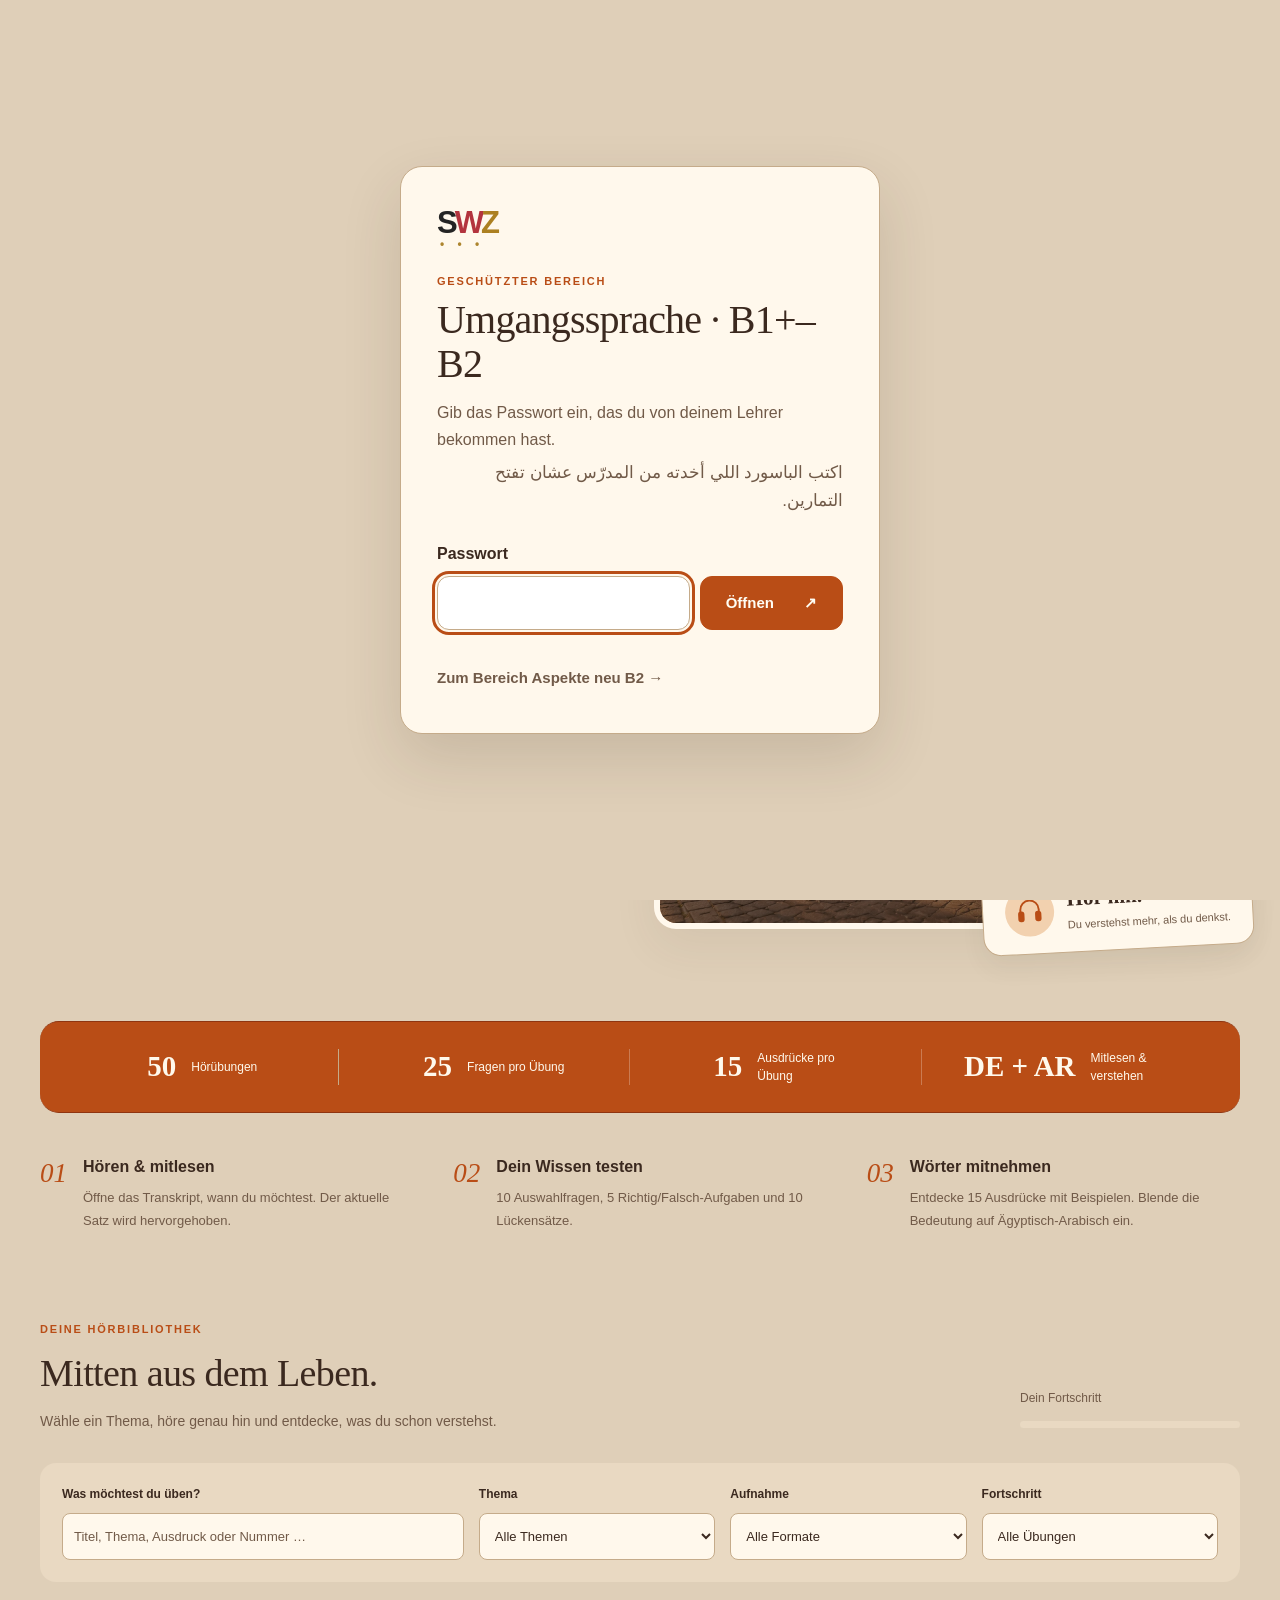
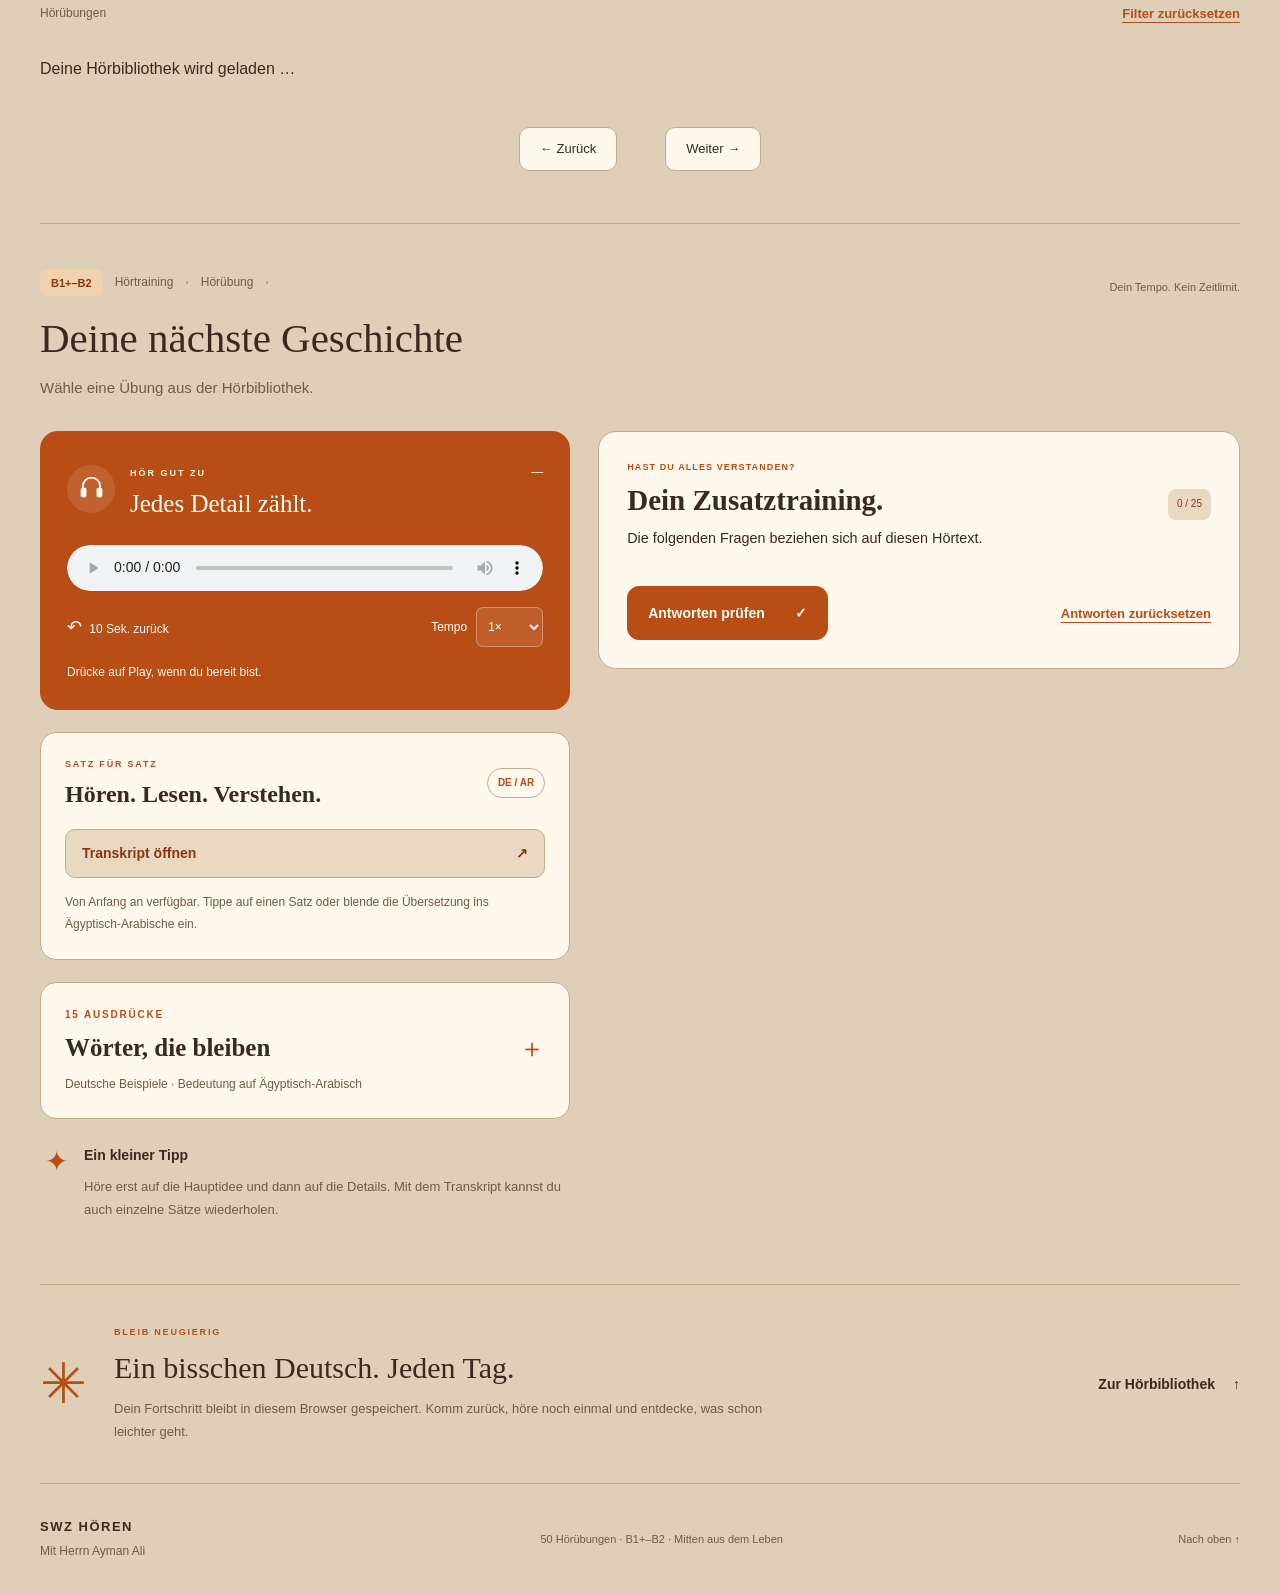
==== umgangssprache/index.html @ 270e0ca1 "Publish encrypted site (2026-11-14 19:29 UTC)" ====
<!doctype html>
<html lang="de" dir="ltr" data-level="B1+–B2" data-lesson-count="50" data-transcript-sync="sentences-v1">
<head>
<meta charset="UTF-8">
<meta name="viewport" content="width=device-width, initial-scale=1">
<meta name="theme-color" content="#dfcfb8">
<meta name="description" content="Umgangssprache · B1+–B2 · Mit Herrn Ayman Ali. 50 Hörübungen mit Satzbegleitung, ägyptisch-arabischer Übersetzung, 15 Ausdrücken, 25 Fragen und PDF pro Aufnahme.">
<title>Umgangssprache · B1+–B2 · Mit Herrn Ayman Ali</title>
<link rel="icon" href="../assets/favicon.svg" type="image/svg+xml">
<link rel="stylesheet" href="../styles.css?v=vault-1">
<script src="../transcript-sync.js?v=aspekte-1" defer></script>
<script src="../vault.js?v=vault-1" defer></script>
<script src="../app.js?v=vault-1" defer></script>
</head>
<body>
<a class="skip-link" href="#learning-panel">Zum Hörtraining</a>
<header class="site-header wrap">
<a class="brand" href="#top" aria-label="SWZ Hören – Startseite"><span class="brand-mark"><b>S</b><b>W</b><b>Z</b><i>• • •</i></span><span class="brand-name">Sprachwerk Zentrum<small>Mit Herrn Ayman Ali</small></span></a>
<nav aria-label="Hauptnavigation"><a href="#courses">Bereiche</a><a href="#library">Hörbibliothek</a><a href="#how-it-works">So geht’s</a></nav>
<div class="book-badge everyday-badge"><span>UMGANGSSPRACHE</span><strong>B1+–B2</strong></div>
</header>
<main id="top">
<section class="course-navigation wrap" id="courses" aria-labelledby="courses-heading">
<div class="course-navigation-heading"><h2 id="courses-heading">Zwei Bereiche. <em>88 Hörübungen.</em></h2><p>Wähle deinen nächsten Hörmoment.</p></div>
<nav class="course-choices" aria-label="Hörbereiche">
<a class="course-choice" href="../"><span class="course-choice-label">LEHRBUCH · 38 ÜBUNGEN</span><strong>Aspekte neu B2</strong><span class="course-choice-description">10 Kapitel &amp; Prüfungstraining</span><span class="course-choice-bottom"><span data-course-progress="B2">Dein Fortschritt</span><span aria-hidden="true">↗</span></span></a>
<a class="course-choice" href="./" aria-current="page"><span class="course-choice-label">ALLTAGSSPRACHE · 50 ÜBUNGEN</span><strong>Umgangssprache <span>· B1+–B2</span></strong><span class="course-choice-description">Geschichten, Gespräche &amp; Sprachnachrichten</span><span class="course-choice-bottom"><span data-course-progress="B1+–B2">Dein Fortschritt</span><span aria-hidden="true">↗</span></span></a>
</nav></section>
<section class="hero wrap" aria-labelledby="hero-heading">
<div class="hero-copy"><p class="eyebrow"><span class="live-dot" aria-hidden="true"></span>UMGANGSSPRACHE · B1+–B2</p><h1 id="hero-heading">So klingt der Alltag.<br><em>Hör dich rein.</em></h1><p class="hero-description">50 Geschichten, Gespräche und Sprachnachrichten voller lebendiger Alltagssprache. Verstehe, was gemeint ist, und finde deine eigenen Worte.</p><div class="hero-actions"><button class="primary-button" id="continue-learning">Jetzt loshören <span aria-hidden="true">↗</span></button><a class="text-link" href="#how-it-works">So übst du <span aria-hidden="true">↓</span></a></div><div class="hero-notes"><span>✓ In deinem Tempo</span><span>✓ Mit Erklärungen</span><span>✓ Übersetzung auf Wunsch</span></div></div>
<div class="hero-visual"><div class="hero-photo"><img src="./assets/images/umgang-cafe.webp" width="1672" height="941" alt="Gemütliches Straßencafé in warmem Terrakotta und goldenem Abendlicht" fetchpriority="high"><div class="photo-caption"><span>GESPRÄCHE · GESCHICHTEN · AUSDRÜCKE</span><strong>Sprache, die nach Leben klingt.</strong></div></div><div class="listening-stamp"><span class="stamp-icon"><svg viewBox="0 0 64 64" fill="none" aria-hidden="true"><path d="M13 35v-8a19 19 0 0 1 38 0v8" stroke="currentColor" stroke-width="4" stroke-linecap="round"/><rect x="8" y="30" width="13" height="22" rx="6" fill="currentColor"/><rect x="43" y="30" width="13" height="22" rx="6" fill="currentColor"/></svg></span><span><b>Hör hin.</b><small>Du verstehst mehr, als du denkst.</small></span></div><span class="photo-spark" aria-hidden="true">✳</span></div>
</section>
<section class="course-facts wrap" aria-label="Dein Kurs auf einen Blick"><div><strong>50</strong><span>Hörübungen</span></div><div><strong>25</strong><span>Fragen pro Übung</span></div><div><strong>15</strong><span>Ausdrücke pro Übung</span></div><div><strong>DE + AR</strong><span>Mitlesen & verstehen</span></div></section>
<section class="method wrap" id="how-it-works" aria-label="So übst du"><div class="method-step"><span class="step-number">01</span><div><h2>Hören & mitlesen</h2><p>Öffne das Transkript, wann du möchtest. Der aktuelle Satz wird hervorgehoben.</p></div></div><div class="method-step"><span class="step-number">02</span><div><h2>Dein Wissen testen</h2><p>10 Auswahlfragen, 5 Richtig/Falsch-Aufgaben und 10 Lückensätze.</p></div></div><div class="method-step"><span class="step-number">03</span><div><h2>Wörter mitnehmen</h2><p>Entdecke 15 Ausdrücke mit Beispielen. Blende die Bedeutung auf Ägyptisch-Arabisch ein.</p></div></div></section>
<section class="library-section wrap" id="library" aria-labelledby="library-heading">
<div class="section-heading"><div><p class="eyebrow">DEINE HÖRBIBLIOTHEK</p><h2 id="library-heading">Mitten aus dem Leben.</h2><p>Wähle ein Thema, höre genau hin und entdecke, was du schon verstehst.</p></div><div class="progress-summary"><span id="progress-text">Dein Fortschritt</span><progress id="progress-bar" max="1" value="0" aria-label="Dein Lernfortschritt"></progress></div></div>
<div class="catalog-tools catalog-tools-everyday"><div class="search-field"><label for="lesson-search">Was möchtest du üben?</label><input type="search" id="lesson-search" placeholder="Titel, Thema, Ausdruck oder Nummer …" autocomplete="off"></div><div><label for="topic-filter">Thema</label><select id="topic-filter"><option value="">Alle Themen</option></select></div><div><label for="format-filter">Aufnahme</label><select id="format-filter"><option value="">Alle Formate</option><option value="story">Geschichte</option><option value="dialogue">Dialog · 2 Stimmen</option><option value="message">Sprachnachricht</option></select></div><div><label for="status-filter">Fortschritt</label><select id="status-filter"><option value="">Alle Übungen</option><option value="new">Noch offen</option><option value="done">Schon bearbeitet</option></select></div></div>
<div class="catalog-summary"><span id="filter-count" role="status">Hörübungen</span><span id="catalog-duration"></span><button class="text-button" type="button" id="clear-filters">Filter zurücksetzen</button></div>
<div id="lesson-list" class="lesson-grid" aria-label="Hörübungen"><p class="loading-message">Deine Hörbibliothek wird geladen …</p></div>
<div id="pagination" class="pagination" aria-label="Seiten der Hörbibliothek"><button type="button" id="page-previous">← Zurück</button><span id="page-status" role="status"></span><button type="button" id="page-next">Weiter →</button></div><p id="lesson-error" class="error-message" role="alert" hidden></p>
</section>
<section class="learning-section wrap" id="learning-panel" aria-labelledby="lesson-heading">
<div class="lesson-header"><div><div class="lesson-meta"><span class="level-badge">B1+–B2</span><span id="lesson-topic">Hörtraining</span><span class="meta-dot">·</span><span id="lesson-counter">Hörübung</span><span class="meta-dot">·</span><span id="lesson-voice"></span></div><h2 id="lesson-heading">Deine nächste Geschichte</h2><p id="lesson-description">Wähle eine Übung aus der Hörbibliothek.</p><p id="legacy-result" class="legacy-result" hidden></p></div><span class="practice-label">Dein Tempo. Kein Zeitlimit.</span></div>
<div class="workspace"><aside class="listening-column" aria-label="Audio, Transkript und Ausdrücke">
<div class="player-card"><div class="player-top"><span class="headphone-badge"><svg viewBox="0 0 64 64" fill="none" aria-hidden="true"><path d="M13 35v-8a19 19 0 0 1 38 0v8" stroke="currentColor" stroke-width="4" stroke-linecap="round"/><rect x="8" y="30" width="13" height="22" rx="6" fill="currentColor"/><rect x="43" y="30" width="13" height="22" rx="6" fill="currentColor"/></svg></span><div><span class="player-kicker">HÖR GUT ZU</span><h3>Jedes Detail zählt.</h3></div><span id="lesson-duration">—</span></div><audio id="audio-player" controls preload="metadata" aria-label="Deutsche Aufnahme zur Übung" controlslist="nodownload"></audio><div class="player-controls"><button class="quiet-button" id="audio-rewind" type="button"><span aria-hidden="true">↶</span> 10 Sek. zurück</button><label class="speed-control">Tempo <select id="audio-speed" aria-label="Wiedergabegeschwindigkeit"><option value="0.75">0.75×</option><option value="1" selected>1×</option><option value="1.25">1.25×</option></select></label></div><p id="audio-status" role="status">Drücke auf Play, wenn du bereit bist.</p><div id="lesson-download" class="lesson-download" hidden><a id="lesson-pdf-download" class="pdf-download" type="application/pdf" target="_blank" rel="noopener" aria-describedby="lesson-pdf-description"><svg class="pdf-download-icon" viewBox="0 0 24 24" fill="none" aria-hidden="true" focusable="false"><path d="M12 3v12m-4-4 4 4 4-4M5 16v4h14v-4" stroke="currentColor" stroke-width="1.8" stroke-linecap="round" stroke-linejoin="round"/></svg><span>PDF herunterladen</span></a><p id="lesson-pdf-description" class="lesson-download-description">Transkript · Ausdrücke · Übungen</p></div><details id="original-tracks" class="original-tracks" hidden><summary>Aufnahmen in dieser Übung</summary><div id="original-track-list" class="original-track-list"></div></details></div>
<div class="transcript-card"><div class="transcript-title"><div><p class="eyebrow">SATZ FÜR SATZ</p><h3>Hören. Lesen. Verstehen.</h3></div><span class="language-pill">DE / AR</span></div><button id="transcript-toggle" type="button" class="outline-button" aria-expanded="false" aria-controls="transcript-panel">Transkript öffnen <span aria-hidden="true">↗</span></button><div id="transcript-panel" class="transcript" lang="de" dir="ltr" hidden></div><p id="transcript-note" class="transcript-note">Von Anfang an verfügbar. Tippe auf einen Satz oder blende die Übersetzung ins Ägyptisch-Arabische ein.</p></div>
<details class="expressions-card"><summary><span class="eyebrow">15 AUSDRÜCKE</span><span class="expressions-title">Wörter, die bleiben <span aria-hidden="true">＋</span></span><small>Deutsche Beispiele · Bedeutung auf Ägyptisch-Arabisch</small></summary><div id="expressions-list"></div></details>
<div class="listening-tip"><span aria-hidden="true">✦</span><div><h3>Ein kleiner Tipp</h3><p>Höre erst auf die Hauptidee und dann auf die Details. Mit dem Transkript kannst du auch einzelne Sätze wiederholen.</p></div></div>
</aside>
<div class="questions-column"><div class="questions-heading"><div><p class="eyebrow">HAST DU ALLES VERSTANDEN?</p><h3>Dein Zusatztraining.</h3><p class="practice-intro">Die folgenden Fragen beziehen sich auf diesen Hörtext.</p></div><span id="question-progress">0 / 25</span></div><div id="question-list" lang="de" dir="ltr"></div><div id="result-box" class="result-box" role="status" aria-live="polite" hidden></div><div class="question-actions"><button id="check-answers" class="primary-button" type="button">Antworten prüfen <span aria-hidden="true">✓</span></button><button id="reset-answers" class="text-button" type="button">Antworten zurücksetzen</button></div></div></div>
</section>
<section class="closing-note wrap"><span class="closing-star" aria-hidden="true">✳</span><div><p class="eyebrow">BLEIB NEUGIERIG</p><h2>Ein bisschen Deutsch. Jeden Tag.</h2><p>Dein Fortschritt bleibt in diesem Browser gespeichert. Komm zurück, höre noch einmal und entdecke, was schon leichter geht.</p></div><a class="text-link" href="#library">Zur Hörbibliothek <span aria-hidden="true">↑</span></a></section>
</main>
<footer class="site-footer wrap"><span><strong>SWZ HÖREN</strong><small>Mit Herrn Ayman Ali</small></span><span>50 Hörübungen · B1+–B2 · Mitten aus dem Leben</span><a href="#top">Nach oben ↑</a></footer>
<div id="toast" role="status" aria-live="polite" class="toast" hidden></div>
</body></html>
---- styles.css ----
/* SWZ Hören · shared learner design */
:root {
  color-scheme: light;
  --paper: #dfcfb8;
  --cream: #fff8ec;
  --ink: #3b291f;
  --muted: #715a48;
  --line: #c5ab8a;
  --soft: #e9d9c2;
  --accent: #b94d16;
  --accent-dark: #8f3510;
  --accent-soft: #f2d1af;
  --gold: #e4a64c;
  --gold-soft: #f9e6ba;
  --error: #a5352e;
  --body: -apple-system, BlinkMacSystemFont, "Segoe UI", Arial, sans-serif;
  --heading: Georgia, "Times New Roman", serif;
}
* { box-sizing: border-box; }
html { scroll-behavior: smooth; accent-color: var(--accent); scroll-padding-top: 24px; }
body { margin: 0; background: var(--paper); color: var(--ink); font: 16px/1.65 var(--body); -webkit-font-smoothing: antialiased; }
[hidden] { display: none !important; }
a { color: inherit; text-decoration: none; }
button, input, select { font: inherit; color: inherit; }
button, summary, select { cursor: pointer; }
button { -webkit-tap-highlight-color: transparent; }
button, a, select, input { touch-action: manipulation; }
button:disabled { cursor: default; opacity: .5; }
button, input, select { min-height: 44px; }
button:focus-visible, a:focus-visible, select:focus-visible, input:focus-visible, summary:focus-visible, audio:focus-visible, [tabindex]:focus-visible { outline: 3px solid var(--accent); outline-offset: 5px; }
img { display: block; max-width: 100%; }
svg { display: block; }
h1, h2, h3, h4, p { margin-top: 0; }
.wrap { width: min(1280px, calc(100% - 80px)); margin-inline: auto; }
.skip-link { position: fixed; z-index: 30; top: 10px; left: 12px; background: var(--ink); color: #fff; padding: 12px 20px; border-radius: 8px; transform: translateY(-180%); }
.skip-link:focus { transform: translateY(0); }
.site-header { min-height: 112px; display: flex; align-items: center; gap: 28px; border-bottom: 1px solid var(--line); }
.brand { display: flex; align-items: center; gap: 15px; flex-shrink: 0; }
.brand-mark { display: grid; grid-template-columns: repeat(3, auto); position: relative; padding-bottom: 9px; font: 900 31px/1 Arial, sans-serif; letter-spacing: -3px; }
.brand-mark b:first-child { color: #242424; }
.brand-mark b:nth-child(2) { color: #b3343e; }
.brand-mark b:nth-child(3) { color: #ac8021; }
.brand-mark i { position: absolute; bottom: -3px; left: 3px; color: #ad852e; font: 900 12px/1 Arial, sans-serif; letter-spacing: 5px; }
.brand-name { font: 700 16px/1.4 var(--body); }
.brand-name small { display: block; margin-top: 4px; font: 500 13px/1.4 var(--body); color: var(--muted); }
.site-header > nav { display: flex; gap: 24px; margin-left: auto; font-size: 14px; font-weight: 600; }
.site-header > nav a { padding-block: 14px; }
.site-header > nav a:hover { text-decoration: underline; text-underline-offset: 5px; }
.level-switch { display: flex; align-items: center; gap: 6px; margin-left: auto; font-size: 13px; font-weight: 700; white-space: nowrap; }
.level-switch > span { color: var(--muted); font-size: 10px; letter-spacing: 1.5px; margin-right: 5px; }
.level-switch a { display: grid; place-items: center; min-width: 44px; min-height: 44px; padding: 7px 11px; border: 1px solid var(--line); border-radius: 12px; background: var(--cream); }
.level-switch a[aria-current="page"] { background: var(--accent); color: #fffdf4; border-color: var(--accent); }
.level-switch a:hover { box-shadow: 0 0 0 2px var(--accent-soft); }
.hero { display: grid; grid-template-columns: .95fr 1.05fr; align-items: center; gap: 60px; padding-block: 66px 70px; }
.eyebrow { display: flex; align-items: center; gap: 9px; color: var(--accent); font-size: 11px; line-height: 1.6; font-weight: 750; letter-spacing: 1.8px; margin-bottom: 17px; }
.live-dot { width: 7px; height: 7px; border-radius: 50%; background: var(--accent); flex-shrink: 0; }
.hero h1 { font: 500 clamp(39px, 4.15vw, 61px)/1.13 var(--heading); letter-spacing: -1.9px; margin-bottom: 23px; }
.hero h1 em { color: var(--accent); font-style: italic; }
.hero-description { color: var(--muted); font-size: 17px; line-height: 1.85; max-width: 480px; margin-bottom: 28px; }
.hero-actions { display: flex; align-items: center; flex-wrap: wrap; gap: 26px; }
.primary-button { border: 1px solid var(--accent); background: var(--accent); color: #fffdf4; border-radius: 12px; padding: 14px 25px; display: inline-flex; align-items: center; justify-content: center; gap: 30px; font-size: 15px; font-weight: 700; min-height: 54px; }
.primary-button:hover:not(:disabled) { background: var(--accent-dark); }
.text-link { display: inline-flex; align-items: center; gap: 18px; font-size: 14px; font-weight: 650; padding-block: 10px; }
.text-link:hover { text-decoration: underline; text-underline-offset: 4px; }
.hero-notes { display: flex; flex-wrap: wrap; gap: 8px 18px; margin-top: 27px; color: var(--muted); font-size: 12px; }
.hero-visual { position: relative; min-width: 0; padding: 0 0 22px 12px; }
.hero-photo { position: relative; overflow: hidden; border-radius: 130px 22px 22px 22px; aspect-ratio: 1.17; border: 6px solid var(--cream); box-shadow: 0 18px 45px #463b2812; }
.hero-photo::after { content: ""; position: absolute; inset: 42% 0 0; background: linear-gradient(transparent, #24190da3); pointer-events: none; }
.hero-photo img { width: 100%; height: 100%; object-fit: cover; }
.photo-caption { position: absolute; z-index: 1; bottom: 31px; left: 29px; right: 25px; color: #fffaf0; }
.photo-caption > span { display: block; font-size: 9px; letter-spacing: 1.6px; font-weight: 700; margin-bottom: 9px; }
.photo-caption > strong { font: 500 clamp(23px, 2.25vw, 31px)/1.25 var(--heading); display: block; max-width: 380px; }
.listening-stamp { position: absolute; bottom: 1px; right: -13px; display: flex; align-items: center; gap: 13px; background: var(--cream); border: 1px solid var(--line); border-radius: 18px; padding: 17px 22px; box-shadow: 0 12px 25px #463b2810; transform: rotate(-3deg); }
.stamp-icon { color: var(--accent); background: var(--accent-soft); padding: 9px; border-radius: 50%; }
.stamp-icon svg { width: 31px; height: 31px; }
.listening-stamp b { display: block; font: 700 21px/1.2 var(--heading); }
.listening-stamp small { display: block; color: var(--muted); font-size: 11px; margin-top: 4px; }
.photo-spark { position: absolute; top: 6px; left: -11px; color: var(--accent); font-size: 65px; line-height: 1; transform: rotate(12deg); }
.course-facts { display: grid; grid-template-columns: repeat(4, 1fr); border-block: 1px solid var(--line); padding-block: 27px; gap: 20px; }
.course-facts > div { display: flex; align-items: center; justify-content: center; gap: 15px; border-right: 1px solid var(--line); }
.course-facts > div:last-child { border: 0; }
.course-facts strong { font: 600 29px/1 var(--heading); color: var(--accent); white-space: nowrap; }
.course-facts span { color: var(--muted); font-size: 12px; max-width: 100px; line-height: 1.5; }
.method { display: grid; grid-template-columns: repeat(3, 1fr); gap: 40px; padding-block: 42px 58px; }
.method-step { display: flex; gap: 16px; }
.step-number { font: italic 27px/1.1 var(--heading); color: var(--accent); padding-top: 4px; }
.method-step h2 { font-size: 16px; line-height: 1.5; margin-bottom: 7px; }
.method-step p { font-size: 13px; line-height: 1.8; color: var(--muted); margin-bottom: 0; }
.library-section { padding-block: 30px 52px; }
.section-heading { display: flex; justify-content: space-between; align-items: end; gap: 30px; margin-bottom: 30px; }
.section-heading .eyebrow { margin-bottom: 12px; }
.section-heading h2 { font: 500 clamp(27px, 3vw, 38px)/1.25 var(--heading); letter-spacing: -.6px; margin-bottom: 12px; }
.section-heading p:not(.eyebrow) { font-size: 14px; color: var(--muted); margin-bottom: 0; }
.progress-summary { min-width: 220px; color: var(--muted); font-size: 12px; padding-bottom: 5px; }
progress { appearance: none; -webkit-appearance: none; accent-color: var(--accent); border: 0; border-radius: 10px; overflow: hidden; background: var(--soft); }
progress::-webkit-progress-bar { background: var(--soft); }
progress::-webkit-progress-value { background: var(--accent); border-radius: 10px; }
progress::-moz-progress-bar { background: var(--accent); border-radius: 10px; }
#progress-bar { display: block; width: 100%; height: 7px; margin-top: 12px; }
.catalog-tools { display: grid; grid-template-columns: 1.7fr 1fr 1fr 1fr; gap: 15px; padding: 22px; background: var(--soft); border-radius: 16px; }
.catalog-tools label { display: block; font-size: 12px; font-weight: 650; margin-bottom: 8px; }
.catalog-tools input, .catalog-tools select { width: 100%; height: 47px; min-width: 0; border: 1px solid var(--line); border-radius: 8px; background: var(--cream); font-size: 13px; padding: 10px 11px; }
.catalog-tools input::placeholder { color: var(--muted); opacity: 1; }
.catalog-summary { display: flex; align-items: center; flex-wrap: wrap; gap: 10px 22px; font-size: 12px; color: var(--muted); margin: 10px 0 20px; }
.catalog-summary .text-button { margin-left: auto; }
.text-button { background: none; border: 0; padding: 9px 0; color: var(--accent); text-decoration: underline; text-underline-offset: 4px; font-size: 13px; font-weight: 600; }
.lesson-grid { display: grid; grid-template-columns: repeat(3, minmax(0, 1fr)); gap: 19px; }
.lesson-card { display: flex; flex-direction: column; padding: 25px; background: var(--cream); border: 1px solid var(--line); border-top: 4px solid var(--accent); border-radius: 15px; min-width: 0; transition: border-color .16s, box-shadow .16s; }
.lesson-card:nth-child(3n+2) { border-top-color: var(--gold); }
.lesson-card:nth-child(3n+3) { border-top-color: var(--muted); }
.lesson-card.is-active { border-color: var(--accent); box-shadow: 0 0 0 2px var(--accent-soft); }
.lesson-card-top { display: flex; align-items: center; justify-content: space-between; gap: 10px; margin-bottom: 21px; }
.lesson-number { font: italic 25px/1 var(--heading); color: var(--accent); }
.lesson-status { font-size: 10px; color: var(--muted); text-align: right; }
.lesson-card-title { font: 600 24px/1.27 var(--heading); margin-bottom: 8px; overflow-wrap: anywhere; }
.lesson-card-topic { color: var(--accent); font-size: 11px; font-weight: 650; margin-bottom: 12px; }
.lesson-card-description { color: var(--muted); font-size: 13px; line-height: 1.75; flex: 1; margin-bottom: 19px; }
.lesson-card-meta { color: var(--muted); font-size: 11px; border-top: 1px solid var(--line); padding-top: 14px; margin-bottom: 14px; }
.lesson-card-action { display: flex; align-items: center; justify-content: space-between; text-align: left; width: 100%; border: 0; border-radius: 8px; background: var(--soft); color: var(--accent-dark); padding: 11px 15px; font-size: 13px; font-weight: 700; }
.lesson-card-action::after { content: "↗"; font-size: 19px; line-height: 1; }
.lesson-card-action:hover { background: var(--accent-soft); }
.lesson-card-actions { display: grid; grid-template-columns: minmax(0, 1fr) auto; gap: 9px; align-items: stretch; }
.lesson-card-download { display: inline-flex; align-items: center; justify-content: center; gap: 7px; min-width: 76px; min-height: 46px; padding: 10px 12px; border: 1px solid var(--line); border-radius: 8px; color: var(--accent-dark); font-size: 12px; font-weight: 700; }
.lesson-card-download:hover { background: var(--accent-soft); border-color: var(--accent); }
.pdf-download-icon { display: block; width: 21px; height: 21px; flex: 0 0 21px; }
.empty-results { grid-column: 1 / -1; padding: 36px 25px; border: 1px dashed var(--line); border-radius: 12px; color: var(--muted); background: var(--cream); text-align: center; }
.pagination { display: flex; align-items: center; justify-content: center; gap: 24px; margin-top: 29px; font-size: 13px; }
.pagination button { padding: 10px 20px; border: 1px solid var(--line); border-radius: 10px; background: var(--cream); }
.learning-section { border-top: 1px solid var(--line); padding-top: 46px; }
.lesson-header { display: flex; align-items: start; justify-content: space-between; gap: 25px; margin-bottom: 30px; }
.lesson-meta { display: flex; align-items: center; flex-wrap: wrap; gap: 7px 12px; color: var(--muted); font-size: 12px; }
.level-badge { background: var(--accent-soft); color: var(--accent-dark); border-radius: 6px; padding: 4px 11px; font-size: 11px; font-weight: 800; }
.lesson-header h2 { font: 500 clamp(29px, 3.2vw, 42px)/1.25 var(--heading); margin: 17px 0 12px; overflow-wrap: anywhere; }
.lesson-header p { color: var(--muted); font-size: 15px; max-width: 820px; margin-bottom: 0; }
.practice-label { color: var(--muted); font-size: 11px; white-space: nowrap; margin-top: 8px; }
.legacy-result { background: var(--gold-soft); color: var(--ink) !important; padding: 12px 15px; border-radius: 10px; font-size: 13px !important; margin-top: 17px !important; }
.workspace { display: grid; grid-template-columns: minmax(0, .95fr) minmax(0, 1.15fr); align-items: start; gap: 28px; }
.listening-column { display: grid; gap: 22px; min-width: 0; }
.player-card { padding: 27px; background: var(--accent); color: #fffdf4; border-radius: 18px; }
.player-top { display: flex; align-items: center; gap: 15px; margin-bottom: 25px; }
.headphone-badge { display: grid; place-items: center; width: 48px; height: 48px; flex-shrink: 0; border-radius: 50%; background: #ffffff1c; }
.headphone-badge svg { width: 29px; height: 29px; }
.player-kicker { color: #fff5d6; font-size: 9px; font-weight: 650; letter-spacing: 2px; }
.player-top h3 { font: 500 25px/1.25 var(--heading); margin: 4px 0 0; }
#lesson-duration { margin-left: auto; align-self: start; font-size: 12px; color: #fff5d6; padding-top: 5px; }
audio { display: block; width: 100%; min-width: 0; height: 46px; border-radius: 25px; }
.player-controls { display: flex; align-items: center; justify-content: space-between; gap: 12px; margin-top: 13px; }
.quiet-button { color: #fffdf4; background: none; border: 0; font-size: 12px; padding: 9px 0; }
.quiet-button > span { font-size: 18px; padding-right: 4px; }
.lesson-download { margin-top: 18px; padding-top: 18px; border-top: 1px solid #fff8ec55; }
.pdf-download { display: flex; align-items: center; justify-content: center; gap: 10px; min-height: 49px; width: 100%; padding: 12px 16px; border: 1px solid var(--cream); border-radius: 11px; color: var(--accent-dark); background: var(--cream); font-size: 14px; font-weight: 750; line-height: 1.4; text-align: center; }
.pdf-download:hover { background: var(--gold-soft); border-color: var(--gold-soft); }
.pdf-download:focus-visible { outline-color: var(--cream); }
.lesson-download-description { margin: 9px 0 0; color: #fff8ec; font-size: 11px; line-height: 1.6; text-align: center; }
.speed-control { display: flex; align-items: center; gap: 9px; font-size: 12px; }
.speed-control select { min-height: 40px; background: #ffffff17; color: #fffdf4; border: 1px solid #ffffff55; border-radius: 7px; padding: 5px 7px; }
.speed-control option { color: var(--ink); background: var(--cream); }
#audio-status { color: #fff6df; font-size: 12px; line-height: 1.7; margin: 11px 0 0; }
.audio-retry { display: block; margin-top: 12px; background: var(--cream); color: var(--accent-dark); border: 0; border-radius: 8px; padding: 9px 14px; font-size: 13px; }
.transcript-card, .expressions-card { border: 1px solid var(--line); background: var(--cream); border-radius: 16px; padding: 24px; }
.transcript-title { display: flex; align-items: center; justify-content: space-between; gap: 16px; margin-bottom: 20px; }
.transcript-title .eyebrow { font-size: 9px; margin-bottom: 8px; }
.transcript-title h3 { font: 600 24px/1.25 var(--heading); margin-bottom: 0; }
.language-pill { white-space: nowrap; font-size: 10px; font-weight: 700; border: 1px solid var(--line); color: var(--accent); border-radius: 25px; padding: 6px 10px; }
.outline-button { display: flex; justify-content: space-between; align-items: center; gap: 15px; width: 100%; background: var(--soft); border: 1px solid var(--line); border-radius: 10px; padding: 12px 16px; color: var(--accent-dark); font-size: 14px; font-weight: 650; }
.transcript-note { font-size: 12px; line-height: 1.8; color: var(--muted); margin: 14px 0 0; }
.transcript { font: 400 18px/1.85 var(--body); margin-top: 23px; }
.transcript > p { margin-bottom: 18px; }
.transcript-turn { border-left: 3px solid var(--accent); background: var(--soft); padding: 15px; border-radius: 7px; }
.transcript-turn.speaker-1 { border-left-color: var(--gold); background: var(--gold-soft); }
.speaker-name { display: block; font: 750 13px/1.5 var(--body); color: var(--accent); margin: 0 0 6px; }
.expressions-card summary { list-style: none; cursor: pointer; }
.expressions-card summary::-webkit-details-marker { display: none; }
.expressions-card summary .eyebrow { font-size: 10px; margin-bottom: 9px; }
.expressions-title { display: flex; justify-content: space-between; align-items: center; gap: 15px; font: 600 25px/1.25 var(--heading); }
.expressions-title > span { color: var(--accent); font: 400 26px/1 var(--body); }
.expressions-card[open] .expressions-title > span { transform: rotate(45deg); }
.expressions-card summary small { display: block; margin-top: 11px; color: var(--muted); font-size: 12px; }
.expressions-card[open] summary { border-bottom: 1px solid var(--line); padding-bottom: 19px; }
.expression-card { display: grid; grid-template-columns: minmax(0, 1fr) minmax(0, 1.1fr); gap: 13px 20px; padding: 24px 0; border-bottom: 1px solid var(--line); }
.expression-card:last-child { padding-bottom: 0; border: 0; }
.expression-card p { margin: 0; }
.expression-de { grid-column: 1; grid-row: 1; font: 600 23px/1.4 var(--heading); overflow-wrap: anywhere; }
.expression-ar { grid-column: 2; grid-row: 1; font: 500 22px/1.9 Tahoma, Arial, sans-serif; direction: rtl; text-align: right; color: var(--ink); overflow-wrap: anywhere; }
.expression-example { grid-column: 1 / -1; font-size: 16px; line-height: 1.8; border-left: 3px solid var(--gold); padding-left: 12px; color: #345b67; }
.expression-register { grid-column: 1 / -1; justify-self: start; font-size: 10px; background: var(--soft); color: var(--muted); padding: 3px 10px; border-radius: 20px; }
.listening-tip { display: flex; gap: 16px; padding: 3px 5px; }
.listening-tip > span { color: var(--accent); font-size: 28px; line-height: 1.3; }
.listening-tip h3 { font-size: 14px; margin-bottom: 7px; }
.listening-tip p { color: var(--muted); font-size: 13px; line-height: 1.8; margin-bottom: 0; }
.questions-column { min-width: 0; padding: 28px; border-radius: 18px; background: var(--cream); border: 1px solid var(--line); }
.questions-heading { display: flex; align-items: center; justify-content: space-between; gap: 20px; margin-bottom: 27px; }
.questions-heading .eyebrow { font-size: 9px; margin-bottom: 9px; letter-spacing: 1.1px; }
.questions-heading h3 { font: 600 29px/1.2 var(--heading); margin-bottom: 0; }
#question-progress { font-size: 10px; white-space: nowrap; background: var(--soft); color: var(--accent-dark); border-radius: 8px; padding: 7px 9px; }
.practice-group-heading { display: grid; grid-template-columns: minmax(0, 1fr) auto; gap: 9px 13px; align-items: center; padding: 17px 18px; background: var(--soft); border-left: 4px solid var(--accent); border-radius: 10px; margin: 32px 0 24px; }
.practice-group-heading:first-child { margin-top: 0; }
.practice-group-title { font: 700 18px/1.5 var(--body); margin: 0; }
.practice-group-count { white-space: nowrap; font-size: 11px; color: var(--accent-dark); background: var(--cream); border-radius: 20px; padding: 5px 9px; }
.practice-group-hint { grid-column: 1 / -1; direction: ltr; font-size: 12px; line-height: 1.7; color: var(--muted); margin-bottom: 0; }
.question-card { margin: 0 0 27px; padding: 0 0 27px; border: 0; border-bottom: 1px solid var(--line); min-width: 0; }
.question-card:last-child { border-bottom: 0; padding-bottom: 0; }
.question-legend { display: flex; align-items: baseline; width: 100%; gap: 11px; font-size: 16px; font-weight: 650; line-height: 1.65; padding: 0; margin-bottom: 14px; }
.question-number { color: var(--accent); font-size: 12px; min-width: 20px; }
.question-prompt { overflow-wrap: anywhere; }
.question-blank { display: inline-block; color: var(--accent); background: var(--gold-soft); border-radius: 5px; min-width: 58px; padding: 0 8px; letter-spacing: 2px; text-align: center; }
.answer-option { display: flex; align-items: center; flex-wrap: wrap; gap: 10px; position: relative; min-height: 51px; border: 1px solid var(--line); border-radius: 9px; padding: 12px 13px; margin-bottom: 8px; font-size: 14px; line-height: 1.6; cursor: pointer; }
.answer-option:hover { background: var(--soft); }
.answer-option input { width: 17px; height: 17px; min-height: 0; margin: 0; flex-shrink: 0; accent-color: var(--accent); }
.option-letter { font-size: 11px; color: var(--muted); }
.option-text { flex: 1; min-width: 0; overflow-wrap: anywhere; }
.answer-option.is-selected { border-color: var(--accent); background: var(--accent-soft); }
.answer-option.is-correct { border-color: #38724d; background: #e4f1e3; color: #294d34; }
.answer-option.is-wrong { border-color: #ac5146; background: #fae4dc; color: #702f28; }
.answer-note { width: 100%; padding-left: 44px; font-size: 11px; font-weight: 650; }
.question-explanation { font-size: 14px; line-height: 1.8; background: var(--soft); border-radius: 8px; padding: 14px; margin: 13px 0 0; }
.question-actions { display: flex; align-items: center; justify-content: space-between; flex-wrap: wrap; gap: 15px; padding-top: 10px; }
.question-actions .primary-button { font-size: 14px; padding: 13px 20px; }
.result-box { border: 1px solid var(--line); background: var(--gold-soft); border-radius: 12px; padding: 23px; margin: 22px 0; }
.result-box[data-success="true"] { background: #e3eed9; border-color: #abc496; }
.result-title { font: 650 26px/1.3 var(--heading); margin-bottom: 11px; }
.result-detail { font-size: 14px; line-height: 1.8; margin-bottom: 10px; }
.result-detail:last-child { margin-bottom: 0; }
.result-breakdown { display: flex; flex-wrap: wrap; gap: 8px; list-style: none; padding: 0; margin: 16px 0 0; }
.result-breakdown li { font-size: 12px; border: 1px solid var(--line); background: var(--cream); border-radius: 8px; padding: 7px 10px; }
.sync-options { display: grid; grid-template-columns: repeat(2, minmax(0, 1fr)); gap: 8px; }
.sync-option { background: var(--soft); border: 1px solid var(--line); border-radius: 9px; padding: 10px; min-height: 47px; font-size: 12px; line-height: 1.6; }
.sync-option[aria-pressed="true"] { background: var(--accent-soft); border-color: var(--accent); }
.transcript .sync-hint { font-size: 12px; line-height: 1.8; color: var(--muted); margin: 13px 0; }
.sync-cues { max-height: 62vh; max-height: min(62dvh, 650px); overflow-y: auto; overscroll-behavior: contain; scroll-padding-block: 12px; padding: 4px 4px 6px; scrollbar-width: thin; scrollbar-color: var(--accent) var(--soft); }
.transcript[data-synced="true"] .sync-group { padding: 0; border: 0; background: none; margin: 0 0 19px; }
.sync-group:last-child { margin-bottom: 0 !important; }
.sync-group .speaker-name { margin: 4px 0 8px; padding-inline: 3px; }
.sync-sentence { display: block; width: 100%; min-height: 48px; border: 2px solid var(--line); border-radius: 12px; padding: 15px; margin: 0 0 10px; background: var(--cream); color: var(--ink); text-align: left; overflow-wrap: break-word; transition: background-color .12s, border-color .12s; }
.sync-sentence:hover { border-color: var(--accent); background: var(--gold-soft); }
.sync-sentence.is-active { background: var(--gold-soft); border-color: var(--accent); box-shadow: inset 4px 0 var(--gold); }
.sync-de { display: block; font: 400 18px/1.8 var(--body); }
.sync-ar { display: block; font: 500 23px/1.9 Tahoma, Arial, sans-serif; text-align: right; direction: rtl; color: var(--ink); margin-top: 12px; padding-top: 11px; border-top: 1px solid var(--line); }
.sync-footer { padding-top: 15px; border-top: 1px solid var(--line); margin-top: 13px; }
.sync-position { display: flex; align-items: center; gap: 13px; margin-bottom: 13px; }
.sync-counter { font-size: 12px; font-weight: 650; color: var(--accent-dark); white-space: nowrap; }
.sync-progress { display: block; width: 100%; min-width: 30px; height: 6px; direction: ltr; }
.sync-controls { display: grid; grid-template-columns: repeat(3, 1fr) 1.3fr; gap: 7px; }
.sync-control { min-height: 46px; padding: 9px 5px; border: 1px solid var(--line); border-radius: 9px; font-size: 12px; line-height: 1.5; background: var(--soft); color: var(--ink); }
.sync-control.sync-play { background: var(--accent); color: #fffdf4; border-color: var(--accent); font-weight: 700; }
.closing-note { display: flex; align-items: center; gap: 27px; border-block: 1px solid var(--line); padding-block: 40px; margin-top: 60px; }
.closing-star { color: var(--accent); font-size: 56px; line-height: 1; }
.closing-note > div { flex: 1; }
.closing-note .eyebrow { font-size: 9px; margin-bottom: 10px; }
.closing-note h2 { font: 500 30px/1.2 var(--heading); margin-bottom: 11px; }
.closing-note p:not(.eyebrow) { color: var(--muted); font-size: 13px; line-height: 1.8; max-width: 680px; margin-bottom: 0; }
.closing-note .text-link { white-space: nowrap; }
.site-footer { display: flex; justify-content: space-between; align-items: center; gap: 25px; padding-block: 32px; font-size: 11px; color: var(--muted); }
.site-footer strong { font-size: 13px; letter-spacing: 1.5px; color: var(--ink); }
.site-footer small { display: block; margin-top: 4px; font-size: 12px; }
.site-footer a { padding-block: 10px; }
.toast { position: fixed; z-index: 30; bottom: 23px; left: 50%; transform: translateX(-50%); width: min(600px, calc(100% - 32px)); border-radius: 12px; background: var(--ink); color: #fffdf4; padding: 16px 22px; font-size: 14px; box-shadow: 0 10px 30px #0003; }
.error-message { border: 1px solid #b66050; background: #fae4dc; color: #702f28; border-radius: 12px; padding: 20px; }
@media (min-width: 1600px) { .hero { gap: 75px; } }
@media (max-width: 1100px) {
  .wrap { width: calc(100% - 56px); }
  .site-header > nav { gap: 15px; font-size: 13px; }
  .site-header { gap: 18px; }
  .brand-name { font-size: 14px; }
  .brand-name small { font-size: 12px; }
  .level-switch > span { display: none; }
  .hero { gap: 35px; padding-block: 52px; }
  .hero h1 { font-size: 43px; }
  .hero-photo { aspect-ratio: 1; border-top-left-radius: 100px; }
  .hero-description { font-size: 16px; }
  .method { gap: 25px; }
  .catalog-tools { grid-template-columns: 1.4fr 1fr 1fr 1fr; gap: 10px; padding: 18px; }
  .lesson-card { padding: 20px; }
  .workspace { gap: 20px; grid-template-columns: minmax(0, 1fr) minmax(0, 1.05fr); }
  .player-card, .questions-column, .transcript-card, .expressions-card { padding: 22px; }
  .expression-card { grid-template-columns: 1fr; gap: 12px; }
  .expression-de { grid-column: 1; }
  .expression-ar { grid-column: 1; grid-row: 2; }
}
@media (max-width: 860px) {
  .site-header > nav { display: none; }
  .hero { gap: 30px; }
  .hero h1 { font-size: 39px; }
  .hero .eyebrow { font-size: 9px; letter-spacing: 1.1px; }
  .hero-photo { aspect-ratio: .9; border-top-left-radius: 80px; }
  .hero-actions { gap: 15px; }
  .hero-actions .primary-button { padding-inline: 20px; }
  .photo-caption { left: 20px; bottom: 29px; }
  .listening-stamp { padding: 13px 15px; right: -5px; }
  .listening-stamp small { font-size: 10px; }
  .course-facts > div { flex-direction: column; gap: 7px; }
  .course-facts span { max-width: none; text-align: center; font-size: 11px; }
  .method { gap: 24px; padding-block: 35px; }
  .method-step { gap: 12px; }
  .step-number { font-size: 22px; }
  .method-step h2 { font-size: 14px; }
  .method-step p { font-size: 12px; }
  .section-heading { align-items: start; }
  .section-heading h2 { font-size: 28px; }
  .progress-summary { min-width: 180px; margin-top: 30px; }
  .catalog-tools { grid-template-columns: 1fr 1fr 1fr; gap: 14px; }
  .search-field { grid-column: 1 / -1; }
  .lesson-grid { grid-template-columns: repeat(2, minmax(0, 1fr)); }
  .workspace { grid-template-columns: 1fr; }
  .listening-column { grid-template-columns: 1fr 1fr; align-items: start; }
  .transcript-card { grid-column: 1 / -1; grid-row: 2; }
  .expressions-card { grid-column: 1 / -1; grid-row: 3; }
  .listening-tip { align-self: center; padding: 15px; }
  .expression-card { grid-template-columns: minmax(0, 1fr) minmax(0, 1.2fr); gap: 14px 22px; }
  .expression-de { grid-column: 1; }
  .expression-ar { grid-column: 2; grid-row: 1; font-size: 23px; }
  .questions-column { padding: 28px; }
  .practice-label { display: none; }
  .closing-note { flex-wrap: wrap; }
  .closing-note .text-link { margin-left: 83px; }
}
@media (max-width: 620px) {
  .wrap { width: calc(100% - 36px); }
  .site-header { min-height: 96px; gap: 13px; flex-wrap: wrap; padding-block: 20px 16px; }
  .brand { gap: 11px; }
  .brand-mark { font-size: 27px; }
  .brand-name { font-size: 13px; }
  .brand-name small { font-size: 11px; }
  .level-switch { margin-left: auto; gap: 4px; font-size: 11px; }
  .level-switch a { min-width: 39px; min-height: 42px; padding: 7px 8px; border-radius: 9px; }
  .hero { grid-template-columns: 1fr; gap: 37px; padding-block: 36px 35px; }
  .hero h1 { font-size: clamp(36px, 8.5vw, 48px); letter-spacing: -1.3px; margin-bottom: 20px; }
  .hero .eyebrow { font-size: 9px; margin-bottom: 15px; }
  .hero-description { font-size: 16px; line-height: 1.8; margin-bottom: 24px; }
  .hero-notes { font-size: 11px; gap: 6px 14px; margin-top: 20px; }
  .hero-visual { padding: 0 5px 22px 3px; }
  .hero-photo { aspect-ratio: 1.35; border-top-left-radius: 85px; border-width: 5px; }
  .photo-caption { bottom: 28px; left: 20px; right: 18px; }
  .photo-caption > strong { font-size: 26px; max-width: 240px; }
  .photo-caption > span { font-size: 8px; letter-spacing: 1.2px; }
  .listening-stamp { right: 3px; bottom: 0; padding: 12px 17px; gap: 10px; border-radius: 14px; }
  .listening-stamp b { font-size: 19px; }
  .listening-stamp small { font-size: 9px; }
  .stamp-icon { padding: 7px; }
  .stamp-icon svg { width: 27px; height: 27px; }
  .photo-spark { left: -7px; top: 0; font-size: 48px; }
  .course-facts { grid-template-columns: 1fr 1fr; padding-block: 22px; gap: 24px 12px; }
  .course-facts > div { flex-direction: row; justify-content: start; gap: 13px; padding-left: 8px; }
  .course-facts > div:nth-child(2n) { border: 0; padding-left: 12px; }
  .course-facts strong { font-size: 27px; }
  .course-facts span { text-align: left; max-width: 95px; font-size: 11px; }
  .method { grid-template-columns: 1fr; gap: 23px; padding-block: 29px; }
  .method-step { gap: 17px; }
  .step-number { min-width: 27px; font-size: 25px; }
  .method-step h2 { font-size: 15px; margin-bottom: 4px; }
  .method-step p { font-size: 13px; }
  .library-section { padding-block: 30px 35px; }
  .section-heading { display: block; margin-bottom: 23px; }
  .section-heading h2 { font-size: 30px; }
  .section-heading .eyebrow { font-size: 10px; }
  .section-heading p:not(.eyebrow) { font-size: 13px; }
  .progress-summary { min-width: 0; max-width: 100%; margin-top: 22px; font-size: 11px; }
  .catalog-tools { grid-template-columns: 1fr 1fr; gap: 13px; padding: 17px; }
  .catalog-tools > div:nth-child(2) { grid-column: 1 / -1; }
  .catalog-tools label { font-size: 11px; }
  .catalog-tools input, .catalog-tools select { font-size: 16px; height: 46px; padding: 8px 9px; }
  .catalog-tools input { font-size: 16px; }
  .catalog-tools input::placeholder { font-size: 13px; }
  .catalog-summary { gap: 5px 15px; font-size: 11px; margin-bottom: 16px; }
  .catalog-summary .text-button { font-size: 11px; }
  .lesson-grid { grid-template-columns: 1fr; gap: 15px; }
  .lesson-card { padding: 22px; }
  .lesson-card-top { margin-bottom: 15px; }
  .lesson-card-title { font-size: 25px; }
  .lesson-card-description { font-size: 14px; margin-bottom: 16px; }
  .lesson-card-topic { font-size: 11px; }
  .lesson-card-meta { font-size: 12px; margin-bottom: 12px; }
  .lesson-card-action { font-size: 14px; min-height: 47px; }
  .pagination { gap: 18px; font-size: 12px; }
  .pagination button { padding: 10px 16px; }
  .learning-section { padding-top: 30px; }
  .lesson-header { margin-bottom: 22px; }
  .lesson-meta { font-size: 11px; gap: 6px 8px; }
  .lesson-header h2 { font-size: 31px; margin-top: 17px; }
  .lesson-header p { font-size: 14px; }
  .listening-column { display: flex; flex-direction: column; gap: 19px; }
  .player-card, .transcript-card, .expressions-card, .listening-tip { width: 100%; }
  .player-card, .questions-column, .transcript-card, .expressions-card { padding: 21px 18px; }
  .player-top { gap: 12px; }
  .player-top h3 { font-size: 24px; }
  .headphone-badge { width: 43px; height: 43px; }
  .player-controls { gap: 10px; }
  .quiet-button, .speed-control { font-size: 12px; }
  .speed-control select { font-size: 16px; }
  .transcript-title h3 { font-size: 23px; }
  .transcript-note { font-size: 12px; }
  .expressions-title { font-size: 25px; }
  .expression-card { grid-template-columns: 1fr; gap: 11px; padding-block: 22px; }
  .expression-de { grid-column: 1; font-size: 24px; }
  .expression-ar { grid-column: 1; grid-row: 2; font-size: 22px; line-height: 1.9; }
  .expression-example { font-size: 17px; }
  .listening-tip { padding: 4px 2px; }
  .questions-heading { gap: 12px; margin-bottom: 24px; flex-wrap: wrap; }
  .questions-heading h3 { font-size: 27px; }
  .questions-heading .eyebrow { font-size: 8px; }
  #question-progress { font-size: 10px; }
  .practice-group-heading { padding: 15px 13px; gap: 8px 11px; margin-bottom: 23px; }
  .practice-group-title { font-size: 17px; }
  .practice-group-count { font-size: 10px; }
  .practice-group-hint { font-size: 12px; }
  .question-legend { font-size: 16px; gap: 8px; }
  .answer-option { font-size: 15px; padding: 12px 11px; gap: 9px; }
  .question-explanation { font-size: 14px; }
  .question-actions { gap: 10px; }
  .question-actions .primary-button { width: 100%; }
  .question-actions .text-button { margin: 0 auto; }
  .result-box { padding: 19px 15px; }
  .result-title { font-size: 25px; }
  .result-breakdown { display: grid; grid-template-columns: 1fr; }
  .sync-options { gap: 7px; }
  .sync-option { font-size: 12px; padding: 9px 7px; }
  .sync-sentence { padding: 14px 12px; }
  .sync-de { font-size: 18px; line-height: 1.8; }
  .sync-ar { font-size: 23px; line-height: 1.9; }
  .sync-controls { gap: 5px; grid-template-columns: repeat(3, 1fr) 1.4fr; }
  .sync-control { font-size: 11px; padding: 8px 3px; }
  .sync-counter { font-size: 11px; }
  .closing-note { gap: 17px; padding-block: 28px; margin-top: 37px; }
  .closing-star { font-size: 37px; align-self: start; padding-top: 10px; }
  .closing-note h2 { font-size: 26px; }
  .closing-note > div { min-width: 0; }
  .closing-note p:not(.eyebrow) { font-size: 13px; }
  .closing-note .text-link { margin-left: 54px; font-size: 13px; }
  .site-footer { flex-wrap: wrap; gap: 17px; padding-block: 25px; }
  .site-footer > span:nth-child(2) { font-size: 10px; flex: 1; min-width: 140px; text-align: right; }
  .site-footer > a { margin-left: auto; }
}
@media (max-width: 390px) {
  .site-header { justify-content: center; padding-block: 19px 15px; row-gap: 17px; }
  .level-switch { margin-left: 0; }
  .brand-name { font-size: 14px; }
  .brand-name small { font-size: 12px; }
  .level-switch > span { display: block; }
  .hero h1 { font-size: 35px; }
  .hero-actions { gap: 17px; }
  .hero-actions .primary-button { padding: 13px 20px; font-size: 14px; }
  .course-facts strong { font-size: 24px; }
  .course-facts > div { gap: 9px; }
  .language-pill { display: none; }
  .player-top h3 { font-size: 21px; }
  .practice-group-heading { grid-template-columns: 1fr; }
  .practice-group-count { justify-self: start; }
}
@media (prefers-reduced-motion: reduce) {
  html { scroll-behavior: auto; }
  *, *::before, *::after { transition: none !important; animation: none !important; }
}

/* Aspekte neu B2: warm city palette and book navigation. */
.book-badge{display:flex;align-items:center;gap:12px;margin-left:auto;white-space:nowrap}
.book-badge>span{font-size:10px;font-weight:750;letter-spacing:1.3px;color:var(--muted)}
.book-badge>strong{display:grid;place-items:center;width:45px;height:45px;border-radius:12px;background:var(--accent);color:#fffdf4;font-size:17px}
.catalog-tools{grid-template-columns:1.7fr 1fr 1fr}
.hero-photo img{object-position:67% center}
.hero h1{font-size:clamp(44px,4.7vw,70px)}
.expression-ar,.sync-ar{font-size:clamp(23px,1.9vw,27px);line-height:1.9}
.lesson-number{font-variant-numeric:lining-nums;font-size:29px}
.sync-control{min-height:44px}.sync-cues{scroll-padding-block:16px}
@media(max-width:850px){.book-badge>span{display:none}.catalog-tools{grid-template-columns:1fr 1fr}.catalog-tools .search-field{grid-column:1/-1}}
@media(max-width:540px){.book-badge{gap:0}.book-badge>strong{width:40px;height:40px}.hero h1{font-size:44px}.catalog-tools{padding:16px;gap:12px}.site-footer>span:nth-child(2){font-size:11px}.sync-controls{grid-template-columns:repeat(3,minmax(0,1fr))}.sync-controls .sync-control:last-child{grid-column:1/-1}.sync-ar,.expression-ar{font-size:24px}.hero-photo{aspect-ratio:1.3}.hero-photo img{object-position:69% center}}

/* Original textbook track index within a learning unit. */
.original-tracks{border-top:1px solid var(--line);margin-top:20px;padding-top:14px}
.original-tracks summary{font-size:13px;font-weight:700;min-height:44px;display:flex;align-items:center;gap:10px;list-style:none}
.original-tracks summary::-webkit-details-marker{display:none}
.original-tracks summary::after{content:'＋';margin-left:auto;font-size:21px;font-weight:400}
.original-tracks[open] summary::after{content:'−'}
.original-track-list{display:grid;gap:8px;padding-top:6px}
.original-track{display:grid;grid-template-columns:auto minmax(0,1fr) auto;align-items:center;gap:11px;border:1px solid var(--line);border-radius:11px;background:var(--cream);color:var(--ink);padding:10px 12px;text-align:left;min-height:48px;width:100%;font-size:13px;line-height:1.45}
.original-track-number{font-size:11px;font-weight:800;color:var(--accent);background:var(--accent-soft);padding:4px 6px;border-radius:6px;white-space:nowrap}
.original-track-title{overflow-wrap:anywhere}
.original-track-time{color:var(--muted);font-size:11px;font-variant-numeric:tabular-nums}
.original-track:hover,.original-track.is-active{border-color:var(--accent);background:var(--accent-soft)}
.original-track.is-active .original-track-number{background:var(--accent);color:#fff8ef}
.expression-ar,.sync-ar{font-size:clamp(24px,2.1vw,28px);line-height:1.95}
.hero h1 em{color:var(--accent)}
.course-facts{background:var(--accent);color:#fff9ec;border-color:var(--accent-dark);border-radius:19px;padding-inline:27px}
.course-facts strong,.course-facts span{color:inherit}
.course-facts>div+div{border-color:#ffffff42}
.photo-spark{color:var(--accent)}
.lesson-card{box-shadow:0 4px 0 #a47b4c0b}
.lesson-card.is-active{box-shadow:0 0 0 2px var(--accent),0 8px 20px #7b441718}
@media(max-width:540px){.expression-ar,.sync-ar{font-size:24px}.course-facts{padding-inline:16px;border-radius:15px}.original-track{gap:8px;padding:9px}.original-track-title{font-size:12px}}

.source-downloads{padding-top:2rem;padding-bottom:3rem;border-top:1px solid var(--line);display:grid;grid-template-columns:1.2fr 1fr;gap:2rem;align-items:start}.source-downloads h2{font-size:clamp(1.5rem,3vw,2.2rem);margin:.4rem 0}.source-downloads p{line-height:1.65}.source-download-links{display:flex;flex-direction:column;gap:.8rem}.source-download-links a{text-decoration:none;text-align:left}.practice-intro{font-size:.9rem;line-height:1.5;max-width:30rem;margin:.6rem 0 0}@media(max-width:700px){.source-downloads{grid-template-columns:1fr;gap:1rem}}

/* Two listening areas share a site while retaining separate learning progress. */
.course-navigation{padding-top:30px}
.course-navigation-heading{display:flex;align-items:baseline;justify-content:space-between;gap:16px;margin-bottom:14px}
.course-navigation-heading h2{font:500 clamp(23px,2.4vw,30px)/1.3 var(--heading);margin:0}
.course-navigation-heading h2 em{font-style:normal;color:var(--accent)}
.course-navigation-heading p{font-size:13px;color:var(--muted);margin:0}
.course-choices{display:grid;grid-template-columns:repeat(2,minmax(0,1fr));gap:16px}
.course-choice{display:grid;grid-template-rows:auto auto 1fr auto;gap:5px;min-width:0;padding:18px 22px;border:1px solid var(--line);border-radius:16px;background:var(--cream);transition:border-color .2s,box-shadow .2s}
.course-choice:hover{border-color:var(--accent);box-shadow:0 6px 18px #7b441714}
.course-choice[aria-current="page"]{border:2px solid var(--accent);padding:17px 21px;background:var(--accent-soft)}
.course-choice-label{font-size:10px;font-weight:750;letter-spacing:1.1px;color:var(--accent-dark)}
.course-choice>strong{font:700 clamp(21px,2vw,26px)/1.35 var(--heading);overflow-wrap:anywhere}
.course-choice>strong>span{white-space:nowrap;font:600 .72em/1.4 var(--body)}
.course-choice-description{font-size:13px;color:var(--muted)}
.course-choice-bottom{display:flex;align-items:center;justify-content:space-between;gap:12px;margin-top:8px;padding-top:9px;border-top:1px solid var(--line);font-size:12px;font-weight:650;color:var(--accent-dark)}
.course-choice-bottom>span:last-child{font-size:23px;line-height:1}
.everyday-badge>strong{width:auto;padding-inline:12px;white-space:nowrap;font-size:15px}
.catalog-tools-everyday{grid-template-columns:1.7fr 1fr 1fr 1fr}
html[data-level="B1+–B2"] .hero-photo img{object-position:center}
@media(max-width:1000px){.site-header>nav{gap:15px}.course-navigation-heading{align-items:start}.course-navigation-heading p{max-width:180px;text-align:right}.catalog-tools-everyday{grid-template-columns:1fr 1fr}.catalog-tools-everyday .search-field{grid-column:1/-1}.catalog-tools-everyday>div:last-child{grid-column:1/-1}}
@media(max-width:600px){.course-navigation{padding-top:22px}.course-navigation-heading{display:block}.course-navigation-heading h2{font-size:24px}.course-navigation-heading p{max-width:none;text-align:left;margin-top:6px}.course-choices{grid-template-columns:1fr;gap:11px}.course-choice{padding:15px 18px;gap:3px}.course-choice[aria-current="page"]{padding:14px 17px}.course-choice>strong{font-size:23px}.course-choice-bottom{padding-top:7px;margin-top:5px}.course-navigation+.hero{padding-top:36px}.everyday-badge>strong{padding-inline:8px;font-size:13px}.catalog-tools-everyday{grid-template-columns:1fr 1fr}}

/* Password vault */
html.vault-locked, html.vault-locked body { overflow: hidden; }
.vault-overlay { position: fixed; inset: 0; z-index: 100; display: grid; place-items: center; padding: 24px 16px; overflow-y: auto; background: var(--paper); }
.vault-card { width: min(480px, 100%); padding: 40px 36px 32px; border: 1px solid var(--line); border-radius: 22px; background: var(--cream); box-shadow: 0 24px 60px rgba(59, 41, 31, .14); text-align: start; }
.vault-brand { display: inline-grid; margin-bottom: 26px; }
.vault-card .eyebrow { margin-bottom: 8px; text-transform: uppercase; }
.vault-card h1 { margin-bottom: 14px; font: 400 clamp(30px, 6vw, 40px)/1.1 var(--heading); letter-spacing: -.02em; }
.vault-hint { margin-bottom: 6px; color: var(--muted); }
.vault-hint-ar { margin-bottom: 26px; font-size: 17px; text-align: right; }
.vault-form label { display: block; margin-bottom: 8px; font-weight: 700; }
.vault-row { display: flex; gap: 10px; flex-wrap: wrap; }
.vault-row input { flex: 1 1 200px; min-width: 0; padding: 10px 16px; border: 1px solid var(--line); border-radius: 12px; background: #fff; font-size: 17px; }
.vault-row input:focus-visible { outline-offset: 2px; }
.vault-row .primary-button { flex: 0 0 auto; }
.vault-error { margin: 14px 0 0; color: var(--error); font-weight: 700; }
.vault-error span { display: block; }
.vault-error span[dir="rtl"] { text-align: right; }
.vault-switch { display: inline-block; margin-top: 26px; font-size: 15px; color: var(--muted); }
@media (max-width: 520px) { .vault-card { padding: 30px 22px 26px; } .vault-row .primary-button { flex: 1 1 100%; justify-content: center; } }
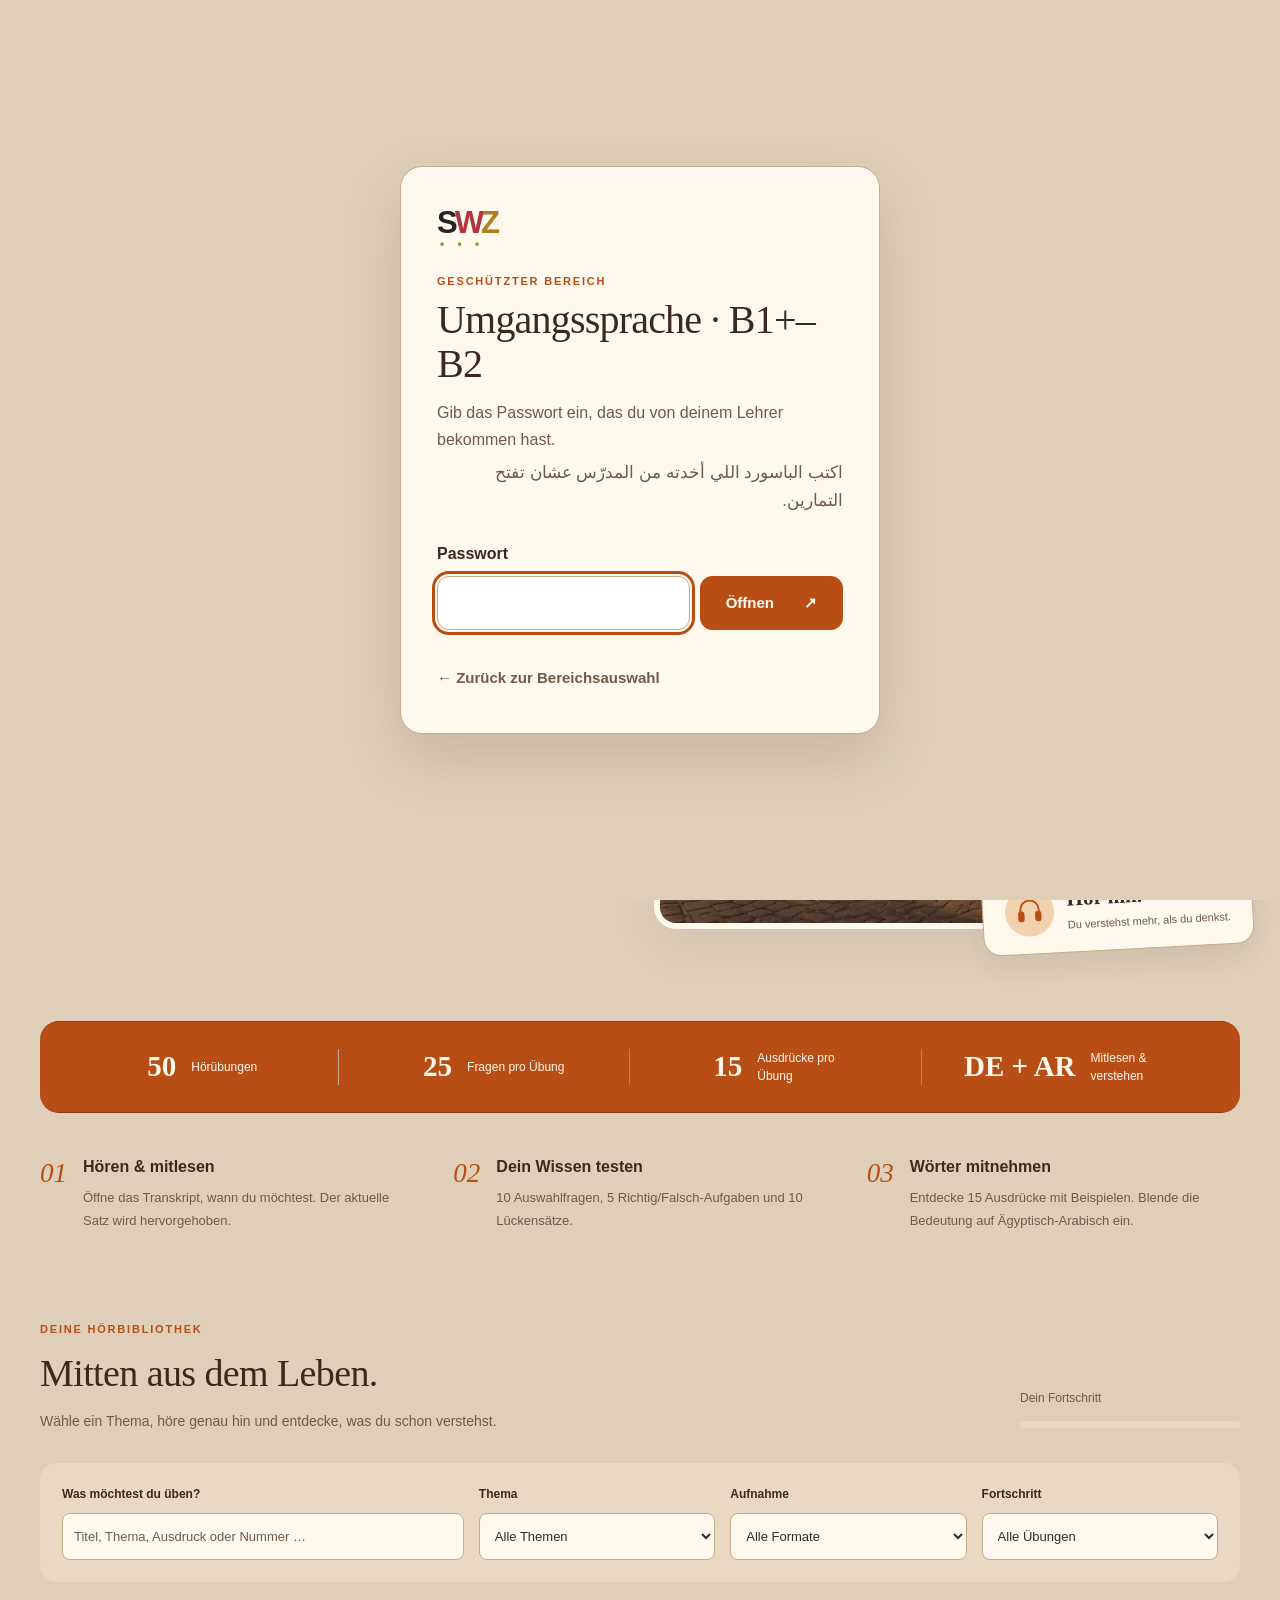
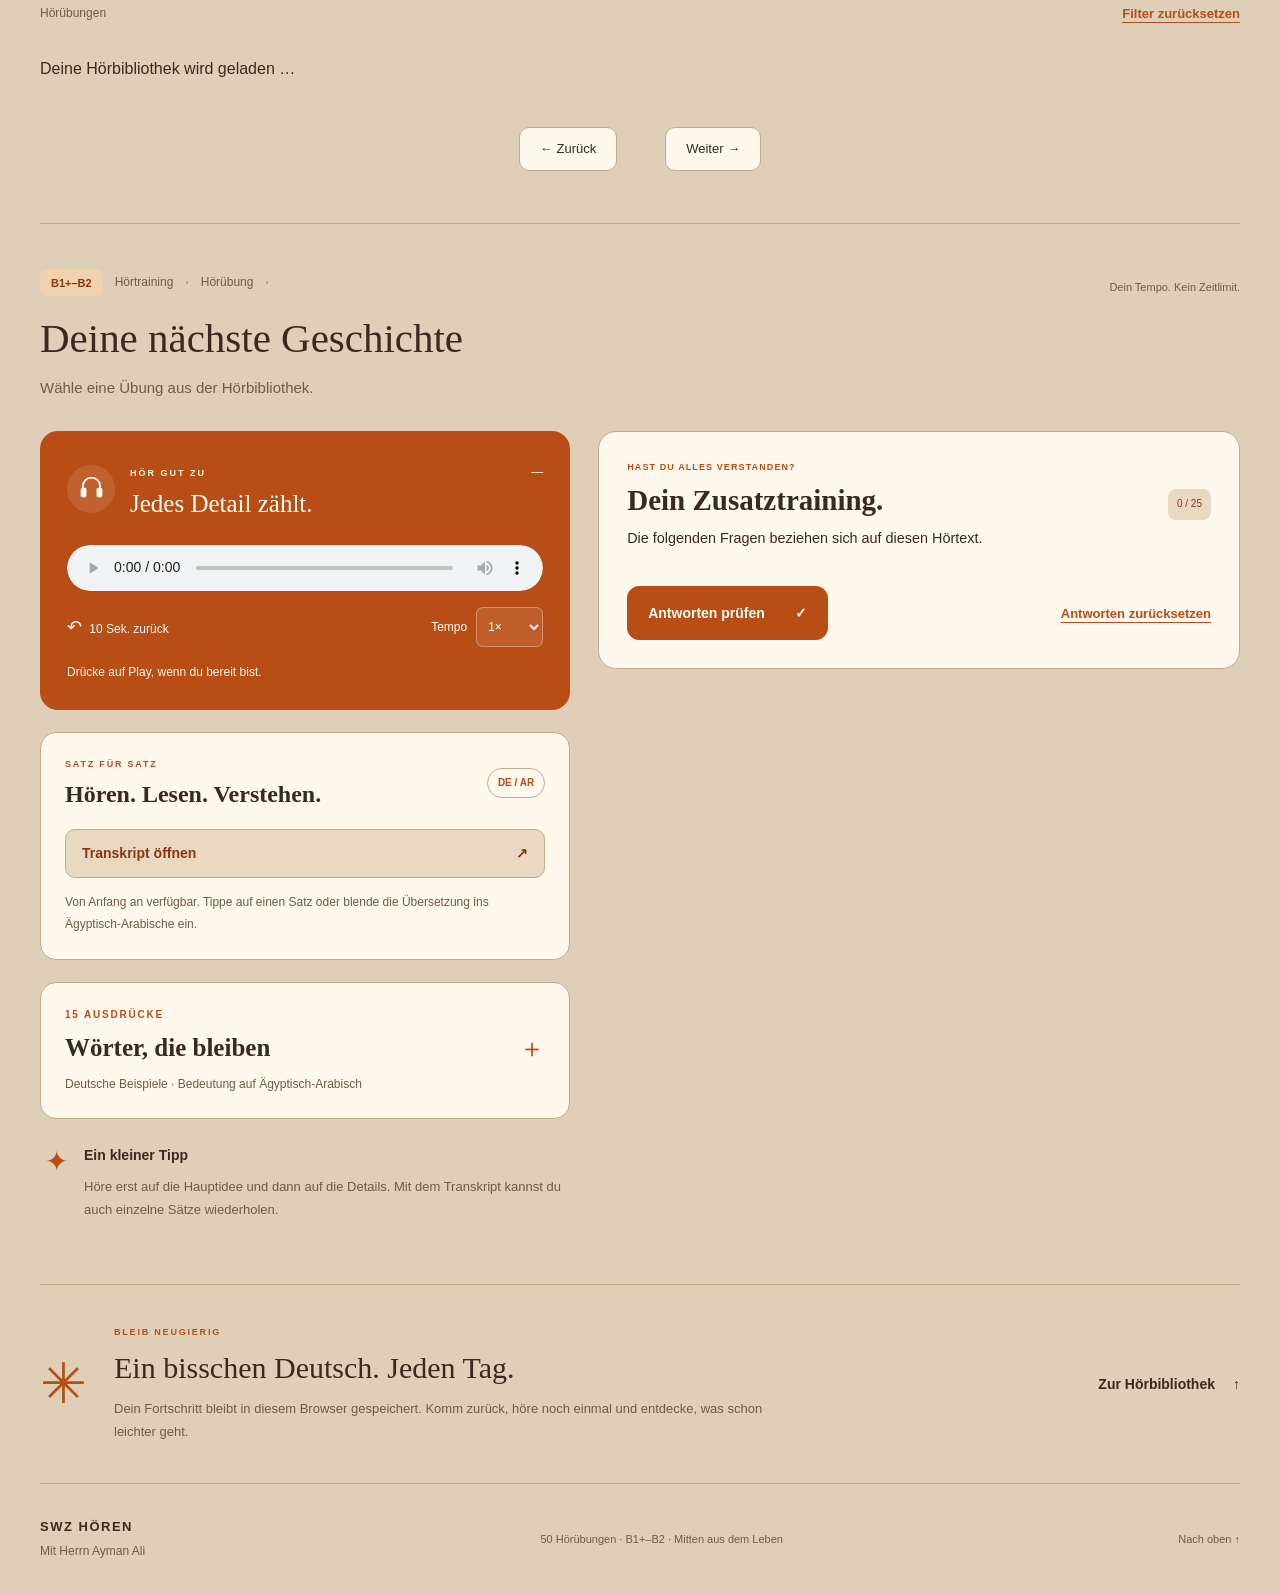
==== commit d95b476b: "Publish encrypted site (2026-11-14 20:39 UTC)" ====
--- a/umgangssprache/index.html
+++ b/umgangssprache/index.html
@@ -7,10 +7,10 @@
 <meta name="description" content="Umgangssprache · B1+–B2 · Mit Herrn Ayman Ali. 50 Hörübungen mit Satzbegleitung, ägyptisch-arabischer Übersetzung, 15 Ausdrücken, 25 Fragen und PDF pro Aufnahme.">
 <title>Umgangssprache · B1+–B2 · Mit Herrn Ayman Ali</title>
 <link rel="icon" href="../assets/favicon.svg" type="image/svg+xml">
-<link rel="stylesheet" href="../styles.css?v=vault-1">
+<link rel="stylesheet" href="../styles.css?v=vault-3">
 <script src="../transcript-sync.js?v=aspekte-1" defer></script>
-<script src="../vault.js?v=vault-1" defer></script>
-<script src="../app.js?v=vault-1" defer></script>
+<script src="../vault.js?v=vault-3"></script>
+<script src="../app.js?v=vault-3" defer></script>
 </head>
 <body>
 <a class="skip-link" href="#learning-panel">Zum Hörtraining</a>
--- a/styles.css
+++ b/styles.css
@@ -530,3 +530,11 @@
 .vault-error span[dir="rtl"] { text-align: right; }
 .vault-switch { display: inline-block; margin-top: 26px; font-size: 15px; color: var(--muted); }
 @media (max-width: 520px) { .vault-card { padding: 30px 22px 26px; } .vault-row .primary-button { flex: 1 1 100%; justify-content: center; } }
+/* Start page before a section is unlocked: show only the section choice */
+html.vault-choose main > :not(#courses), html.vault-choose .source-downloads, html.vault-choose .site-header > nav, html.vault-choose .book-badge, html.vault-choose .skip-link, html.vault-choose .site-footer > span:nth-child(2), html.vault-choose .site-footer > a { display: none !important; }
+html.vault-choose main { min-height: calc(100vh - 230px); padding-block: 4vh 6vh; }
+html.vault-choose .course-choice[aria-current="page"] { border: 1px solid var(--line); padding: 18px 22px; background: var(--cream); }
+html.vault-choose .course-choice:hover { border-color: var(--accent); }
+html.vault-choose [data-course-progress] { font-size: 0; }
+html.vault-choose [data-course-progress]::after { content: "Bereich öffnen"; font-size: 12px; }
+@media (max-width: 600px) { html.vault-choose .course-choice[aria-current="page"] { padding: 15px 18px; } }
